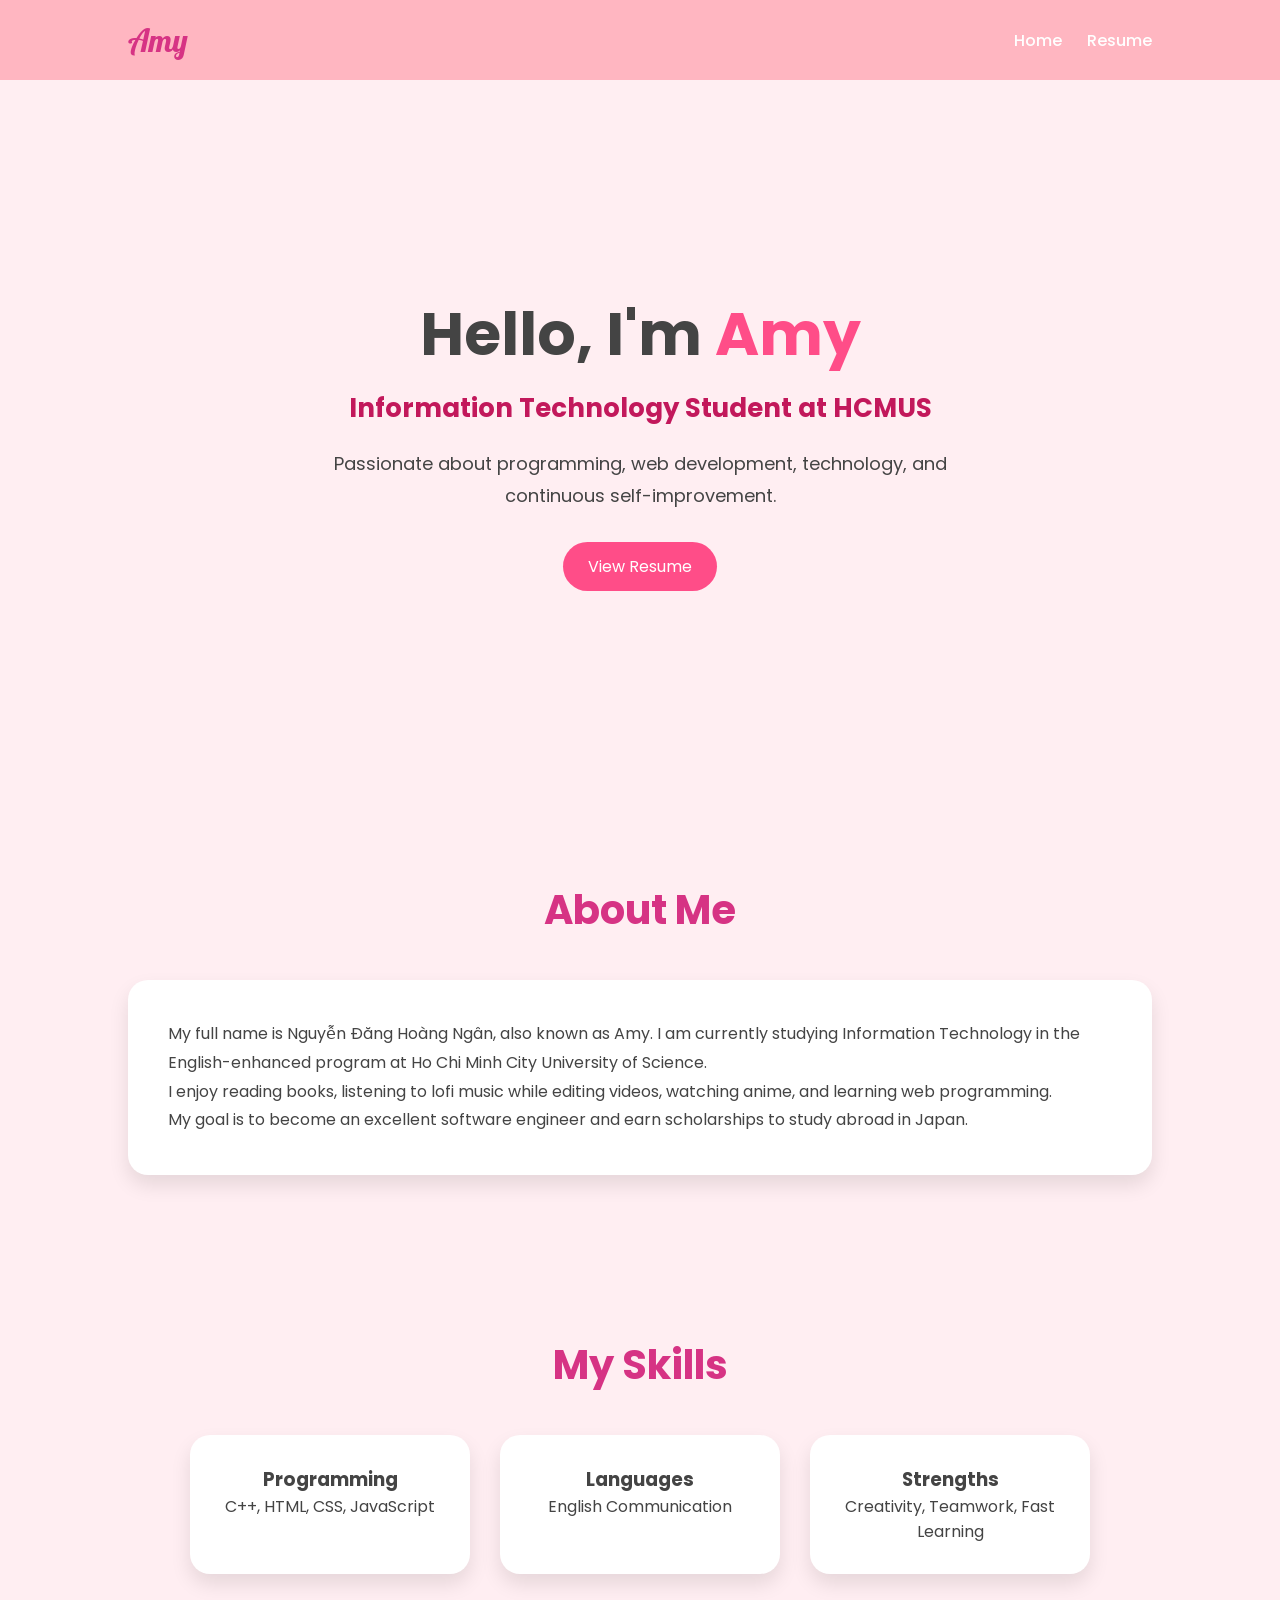
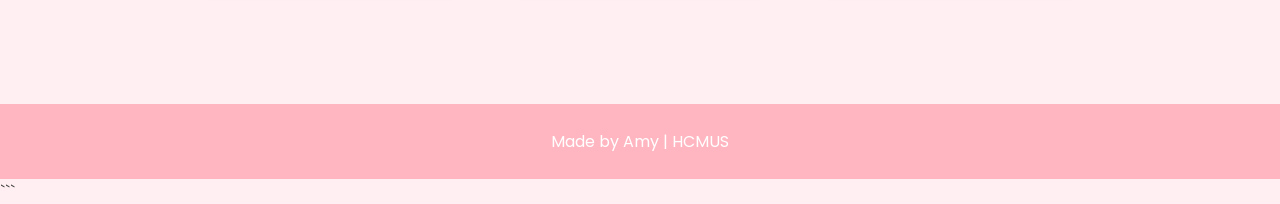
==== index.html @ e3c83d65 "Update my resume" ====
<!DOCTYPE html>
<html lang="en">

<head>

    <!-- Basic website settings -->
    <meta charset="UTF-8">
    <meta name="viewport" content="width=device-width, initial-scale=1.0">

    <!-- Website title -->
    <title>Amy Portfolio</title>

    <!-- Connect CSS file -->
    <link rel="stylesheet" href="style.css">

    <!-- Google Fonts -->
    <link href="https://fonts.googleapis.com/css2?family=Poppins:wght@300;400;500;700&family=Lobster&display=swap" rel="stylesheet">

</head>

<body>

    <!-- Navigation Bar -->
    <nav>

        <div class="logo">Amy</div>

        <ul>
            <li><a href="index.html">Home</a></li>
            <li><a href="resume.html">Resume</a></li>
        </ul>

    </nav>

    <!-- Hero Section -->
    <section class="hero">

        <!-- Introduction Text -->
        <div class="hero-text">

            <h1>Hello, I'm <span>Amy</span></h1>

            <h2>Information Technology Student at HCMUS</h2>

            <p>
                Passionate about programming, web development,
                technology, and continuous self-improvement.
            </p>

            <!-- Resume Button -->
            <div class="buttons">

                <a href="resume.html" class="btn">
                    View Resume
                </a>

            </div>

        </div>

    </section>

    <!-- About Section -->
    <section class="about">

        <h2>About Me</h2>

        <div class="about-card">

            <p>
                My full name is Nguyễn Đăng Hoàng Ngân, also known as Amy.
                I am currently studying Information Technology in the
                English-enhanced program at Ho Chi Minh City University of Science.
            </p>

            <p>
                I enjoy reading books, listening to lofi music while editing videos,
                watching anime, and learning web programming.
            </p>

            <p>
                My goal is to become an excellent software engineer and
                earn scholarships to study abroad in Japan.
            </p>

        </div>

    </section>

    <!-- Skills Section -->
    <section class="skills">

        <h2>My Skills</h2>

        <div class="skill-container">

            <div class="skill-card">

                <h3>Programming</h3>

                <p>C++, HTML, CSS, JavaScript</p>

            </div>

            <div class="skill-card">

                <h3>Languages</h3>

                <p>English Communication</p>

            </div>

            <div class="skill-card">

                <h3>Strengths</h3>

                <p>Creativity, Teamwork, Fast Learning</p>

            </div>

        </div>

    </section>

    <!-- Footer -->
    <footer>

        <p>Made by Amy | HCMUS</p>

    </footer>

</body>

</html>
```
---- style.css ----
/* Reset default browser spacing */
*{
    margin: 0;
    padding: 0;
    box-sizing: border-box;
}

/* Main body styling */
body{
    font-family: 'Poppins', sans-serif;
    background: #ffeef2;
    color: #444;
}

/* Navigation bar */
nav{
    display: flex;
    justify-content: space-between;
    align-items: center;

    padding: 20px 10%;
    background: #ffb6c1;

    position: sticky;
    top: 0;
}

/* Website logo */
.logo{
    font-size: 32px;
    font-family: 'Lobster', cursive;
    color: #d63384;
}

/* Navigation menu */
nav ul{
    display: flex;
    list-style: none;
}

/* Space between menu items */
nav ul li{
    margin-left: 25px;
}

/* Navigation links */
nav ul li a{
    text-decoration: none;
    color: white;
    font-weight: 500;
    transition: 0.3s;
}

/* Hover effect */
nav ul li a:hover{
    color: #d63384;
}

/* Hero section */
.hero{
    display: flex;
    justify-content: center;
    align-items: center;

    min-height: 80vh;

    padding: 50px 10%;
    text-align: center;
}

/* Hero text area */
.hero-text{
    max-width: 700px;
}

/* Main heading */
.hero-text h1{
    font-size: 60px;
    margin-bottom: 10px;
}

/* Highlight name */
.hero-text span{
    color: #ff4d88;
}

/* Subtitle */
.hero-text h2{
    font-size: 26px;
    margin-bottom: 20px;
    color: #c2185b;
}

/* Paragraph text */
.hero-text p{
    line-height: 1.8;
    margin-bottom: 30px;
    font-size: 18px;
}

/* Buttons container */
.buttons{
    display: flex;
    justify-content: center;
}

/* Main pink button */
.btn{
    padding: 12px 25px;

    background: #ff4d88;
    color: white;

    border-radius: 30px;

    text-decoration: none;

    transition: 0.3s;
}

/* Hover effect */
.btn:hover{
    background: #d63384;
}

/* General section styling */
section{
    padding: 80px 10%;
}

/* Section titles */
section h2{
    text-align: center;

    font-size: 40px;

    margin-bottom: 40px;

    color: #d63384;
}

/* About card */
.about-card{
    background: white;

    padding: 40px;

    border-radius: 20px;

    box-shadow: 0 10px 20px rgba(0,0,0,0.1);

    line-height: 1.8;
}

/* Skill cards container */
.skill-container{
    display: flex;

    gap: 30px;

    justify-content: center;

    flex-wrap: wrap;
}

/* Individual skill card */
.skill-card{
    background: white;

    width: 280px;

    padding: 30px;

    border-radius: 20px;

    text-align: center;

    box-shadow: 0 10px 20px rgba(0,0,0,0.1);

    transition: 0.3s;
}

/* Hover animation */
.skill-card:hover{
    transform: translateY(-10px);
}

/* Resume page header */
.resume-header{
    text-align: center;
    padding-top: 100px;
}

/* Resume title */
.resume-header h1{
    font-size: 60px;
    color: #d63384;
}

/* Resume subtitle */
.resume-header p{
    margin-top: 15px;
    font-size: 20px;
}

/* Resume grid layout */
.resume-container{
    display: grid;

    grid-template-columns: repeat(auto-fit, minmax(300px, 1fr));

    gap: 30px;
}

/* Resume information card */
.resume-card{
    background: white;

    padding: 30px;

    border-radius: 20px;

    box-shadow: 0 10px 20px rgba(0,0,0,0.1);

    transition: 0.3s;
}

/* Card hover effect */
.resume-card:hover{
    transform: scale(1.03);
}

/* Resume card title */
.resume-card h2{
    font-size: 28px;
    margin-bottom: 20px;
}

/* Resume list */
.resume-card ul{
    list-style: none;
}

/* List items */
.resume-card ul li{
    margin-bottom: 12px;
    line-height: 1.6;
}

/* Footer styling */
footer{
    margin-top: 50px;

    padding: 25px;

    background: #ffb6c1;

    text-align: center;

    color: white;
}

/* Responsive Design for mobile */
@media(max-width: 900px){

    /* Mobile navigation */
    nav{
        flex-direction: column;
        gap: 15px;
    }

    /* Smaller title */
    .hero-text h1{
        font-size: 45px;
    }

    /* Smaller subtitle */
    .hero-text h2{
        font-size: 22px;
    }

    /* Smaller section title */
    section h2{
        font-size: 32px;
    }

    /* Smaller resume title */
    .resume-header h1{
        font-size: 45px;
    }
}
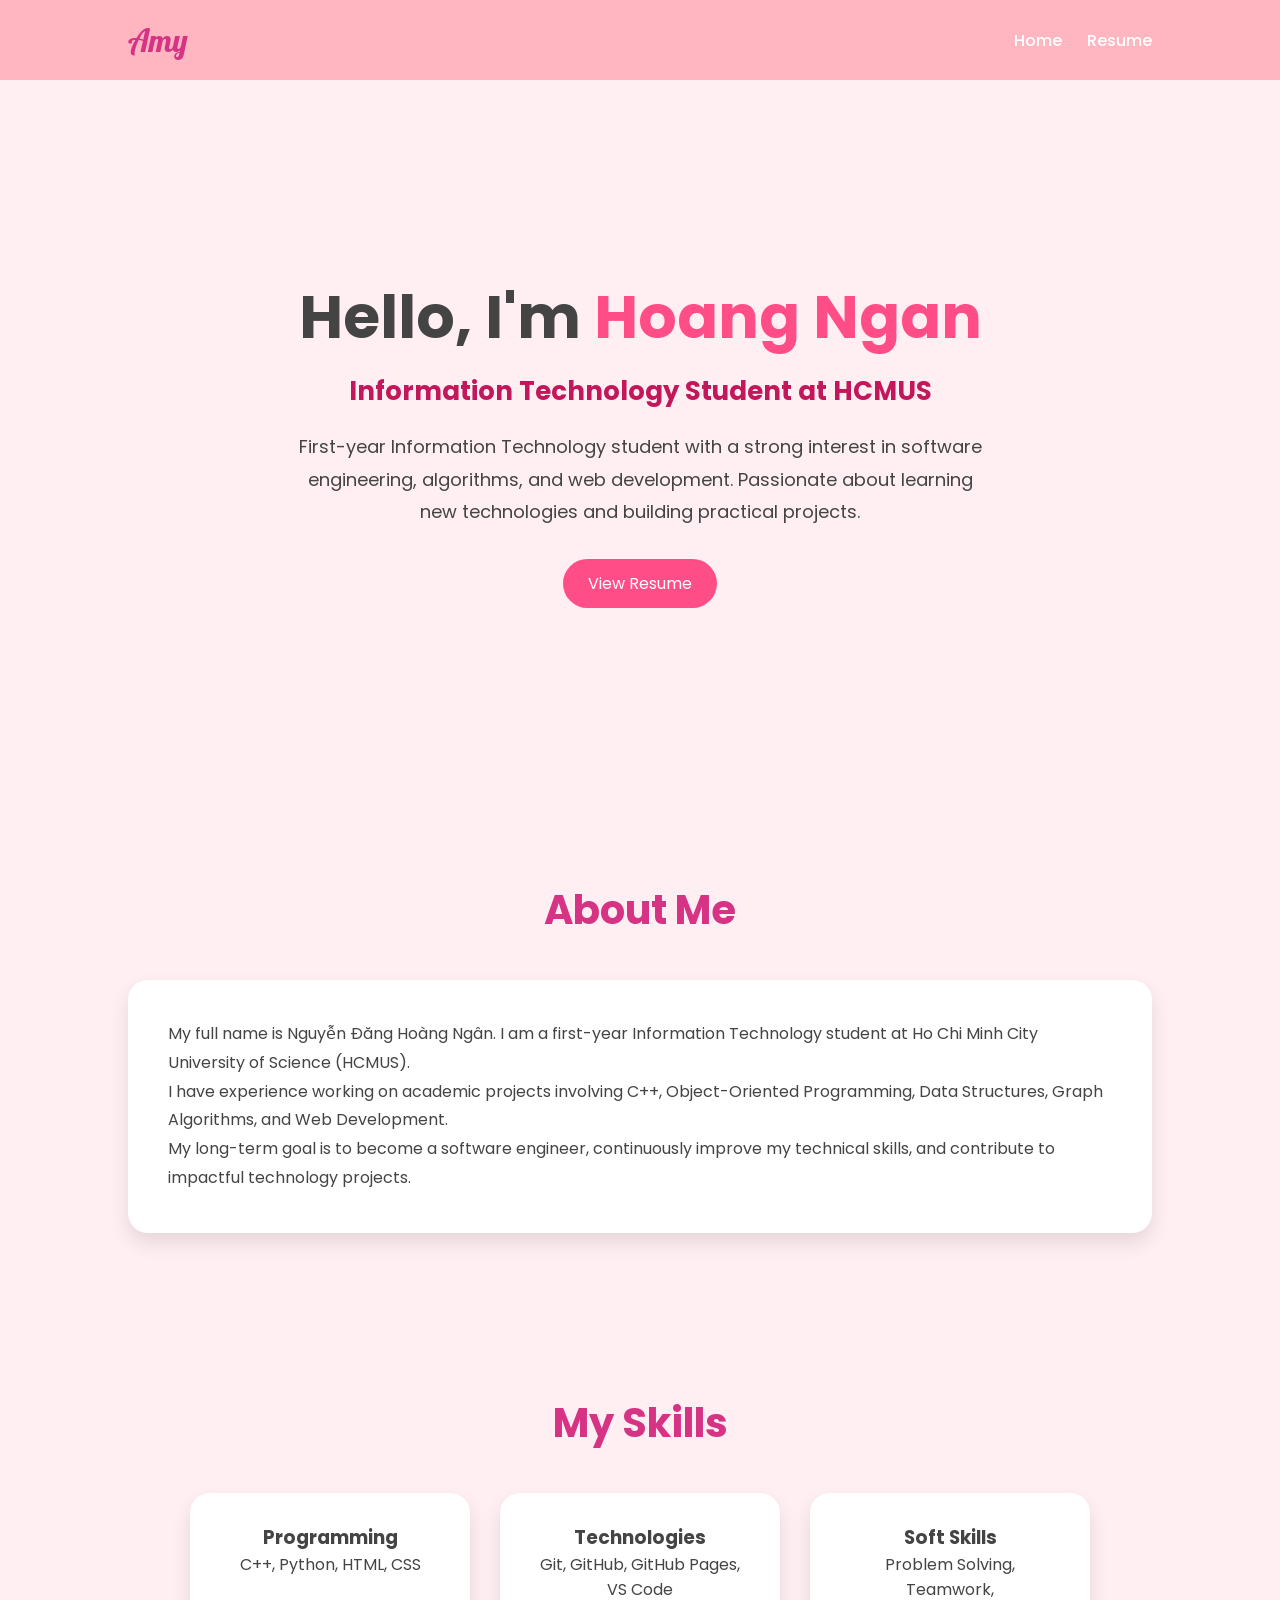
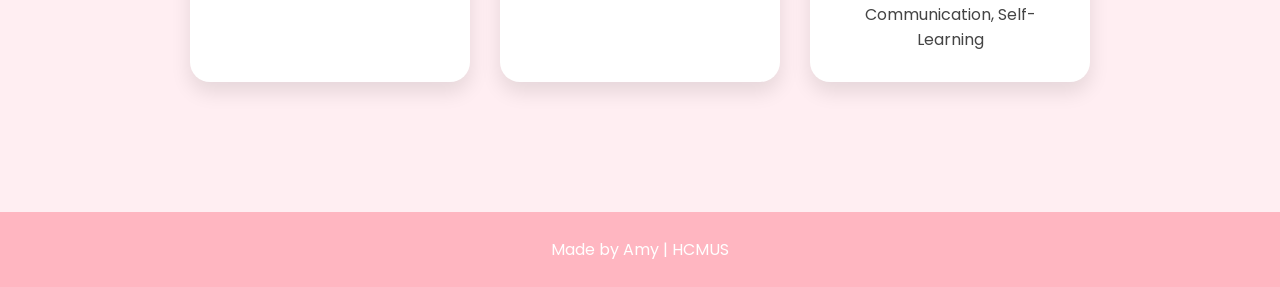
==== commit b2c792da: "Update index.html" ====
--- a/index.html
+++ b/index.html
@@ -3,24 +3,19 @@
 
 <head>
 
-    <!-- Basic website settings -->
     <meta charset="UTF-8">
     <meta name="viewport" content="width=device-width, initial-scale=1.0">
 
-    <!-- Website title -->
     <title>Amy Portfolio</title>
 
-    <!-- Connect CSS file -->
     <link rel="stylesheet" href="style.css">
 
-    <!-- Google Fonts -->
     <link href="https://fonts.googleapis.com/css2?family=Poppins:wght@300;400;500;700&family=Lobster&display=swap" rel="stylesheet">
 
 </head>
 
 <body>
 
-    <!-- Navigation Bar -->
     <nav>
 
         <div class="logo">Amy</div>
@@ -32,22 +27,20 @@
 
     </nav>
 
-    <!-- Hero Section -->
     <section class="hero">
 
-        <!-- Introduction Text -->
         <div class="hero-text">
 
-            <h1>Hello, I'm <span>Amy</span></h1>
+            <h1>Hello, I'm <span>Hoang Ngan</span></h1>
 
             <h2>Information Technology Student at HCMUS</h2>
 
             <p>
-                Passionate about programming, web development,
-                technology, and continuous self-improvement.
+                First-year Information Technology student with a strong interest
+                in software engineering, algorithms, and web development.
+                Passionate about learning new technologies and building practical projects.
             </p>
 
-            <!-- Resume Button -->
             <div class="buttons">
 
                 <a href="resume.html" class="btn">
@@ -60,7 +53,6 @@
 
     </section>
 
-    <!-- About Section -->
     <section class="about">
 
         <h2>About Me</h2>
@@ -68,26 +60,27 @@
         <div class="about-card">
 
             <p>
-                My full name is Nguyễn Đăng Hoàng Ngân, also known as Amy.
-                I am currently studying Information Technology in the
-                English-enhanced program at Ho Chi Minh City University of Science.
+                My full name is Nguyễn Đăng Hoàng Ngân.
+                I am a first-year Information Technology student at
+                Ho Chi Minh City University of Science (HCMUS).
             </p>
 
             <p>
-                I enjoy reading books, listening to lofi music while editing videos,
-                watching anime, and learning web programming.
+                I have experience working on academic projects involving
+                C++, Object-Oriented Programming, Data Structures,
+                Graph Algorithms, and Web Development.
             </p>
 
             <p>
-                My goal is to become an excellent software engineer and
-                earn scholarships to study abroad in Japan.
+                My long-term goal is to become a software engineer,
+                continuously improve my technical skills,
+                and contribute to impactful technology projects.
             </p>
 
         </div>
 
     </section>
 
-    <!-- Skills Section -->
     <section class="skills">
 
         <h2>My Skills</h2>
@@ -98,23 +91,23 @@
 
                 <h3>Programming</h3>
 
-                <p>C++, HTML, CSS, JavaScript</p>
+                <p>C++, Python, HTML, CSS</p>
 
             </div>
 
             <div class="skill-card">
 
-                <h3>Languages</h3>
+                <h3>Technologies</h3>
 
-                <p>English Communication</p>
+                <p>Git, GitHub, GitHub Pages, VS Code</p>
 
             </div>
 
             <div class="skill-card">
 
-                <h3>Strengths</h3>
+                <h3>Soft Skills</h3>
 
-                <p>Creativity, Teamwork, Fast Learning</p>
+                <p>Problem Solving, Teamwork, Communication, Self-Learning</p>
 
             </div>
 
@@ -122,7 +115,6 @@
 
     </section>
 
-    <!-- Footer -->
     <footer>
 
         <p>Made by Amy | HCMUS</p>
@@ -132,4 +124,3 @@
 </body>
 
 </html>
-```
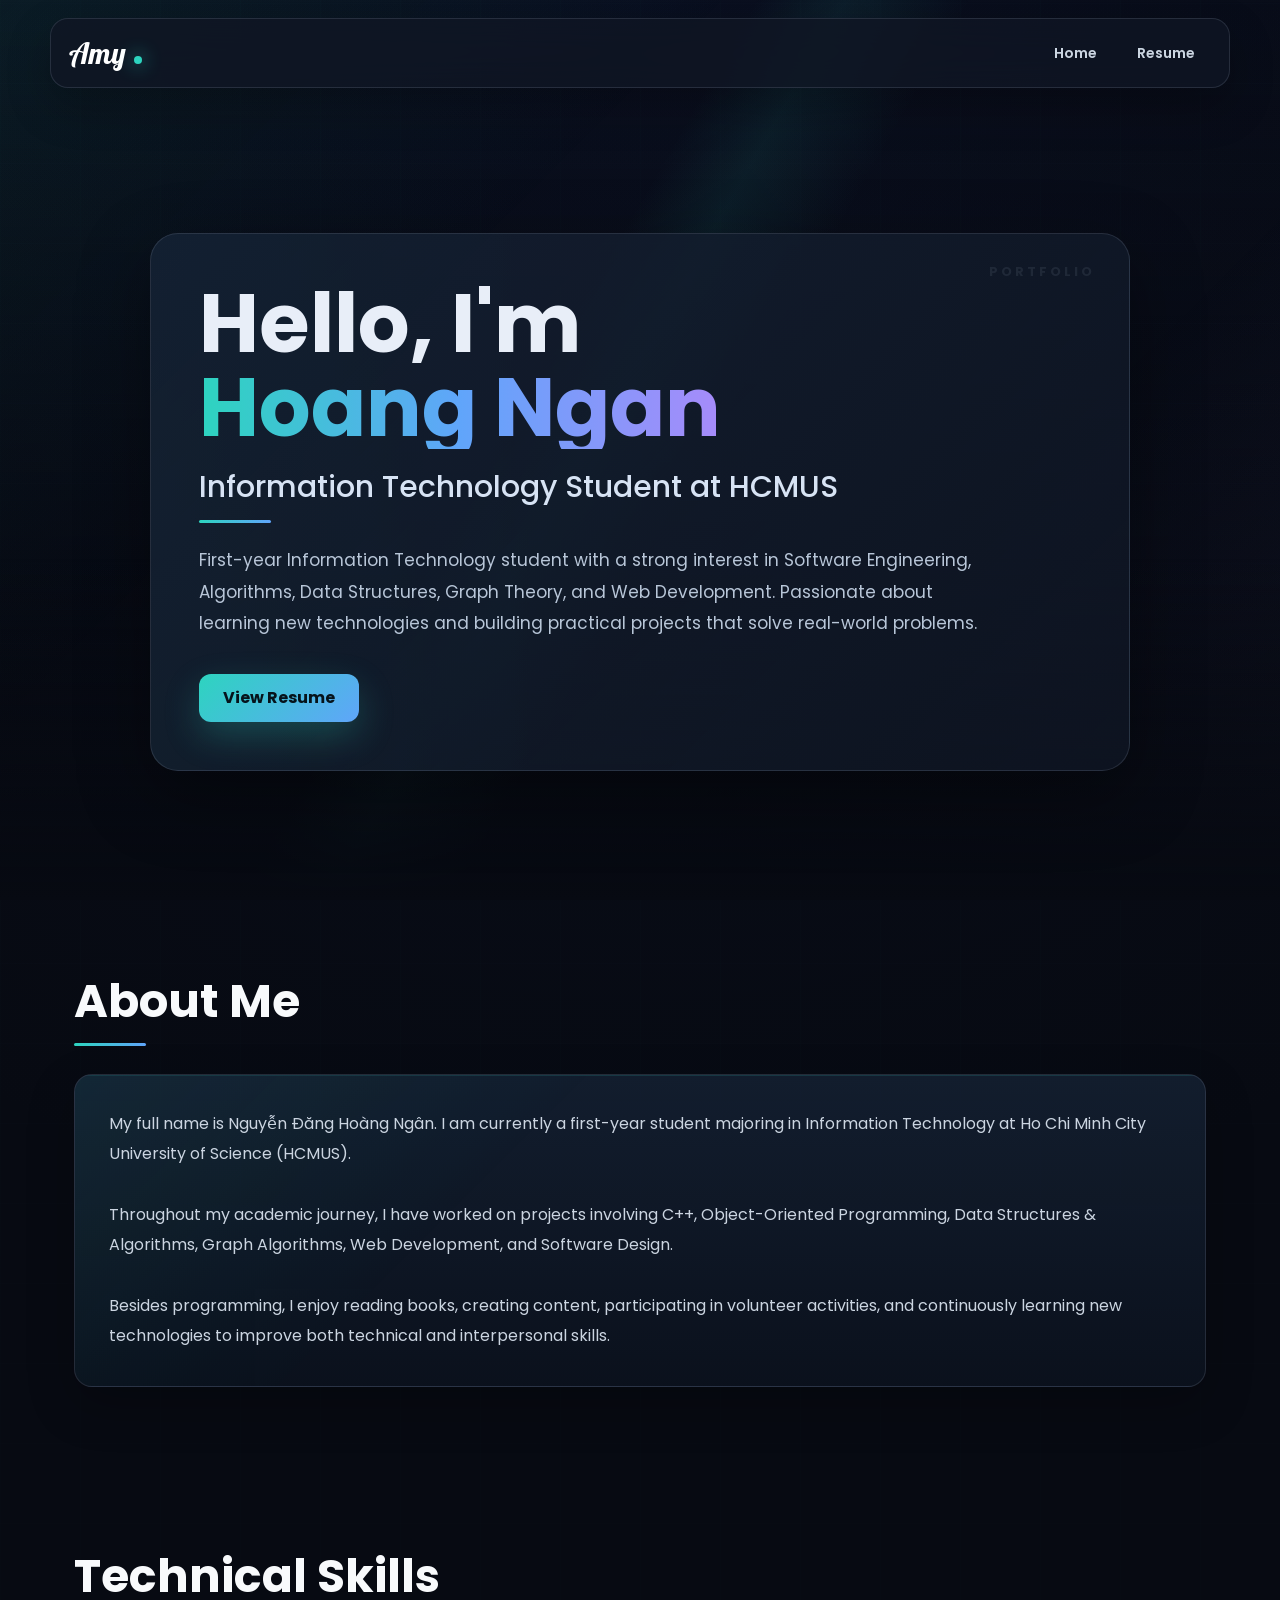
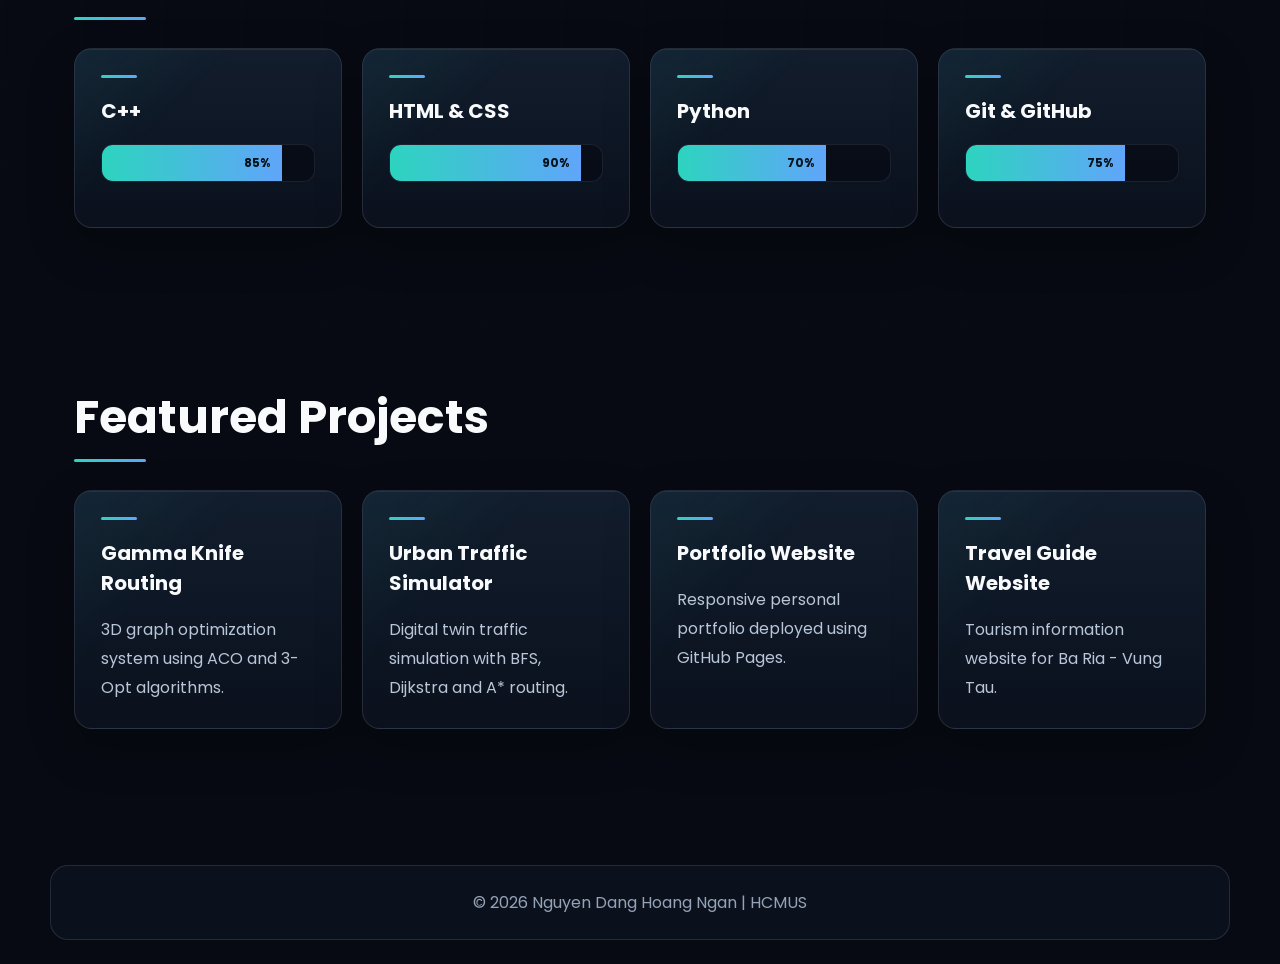
==== commit e9d394ff: "Update index, resume, style" ====
--- a/index.html
+++ b/index.html
@@ -6,15 +6,17 @@
     <meta charset="UTF-8">
     <meta name="viewport" content="width=device-width, initial-scale=1.0">
 
-    <title>Amy Portfolio</title>
+    <title>Hoang Ngan Portfolio</title>
 
     <link rel="stylesheet" href="style.css">
 
-    <link href="https://fonts.googleapis.com/css2?family=Poppins:wght@300;400;500;700&family=Lobster&display=swap" rel="stylesheet">
+    <link href="https://fonts.googleapis.com/css2?family=Poppins:wght@300;400;500;600;700&family=Lobster&display=swap" rel="stylesheet">
 
 </head>
 
 <body>
+
+    <div class="bg-animation"></div>
 
     <nav>
 
@@ -31,14 +33,21 @@
 
         <div class="hero-text">
 
-            <h1>Hello, I'm <span>Hoang Ngan</span></h1>
-
-            <h2>Information Technology Student at HCMUS</h2>
+            <h1>
+                Hello, I'm
+                <span>Hoang Ngan</span>
+            </h1>
+
+            <h2>
+                Information Technology Student at HCMUS
+            </h2>
 
             <p>
                 First-year Information Technology student with a strong interest
-                in software engineering, algorithms, and web development.
-                Passionate about learning new technologies and building practical projects.
+                in Software Engineering, Algorithms, Data Structures,
+                Graph Theory, and Web Development.
+                Passionate about learning new technologies and building
+                practical projects that solve real-world problems.
             </p>
 
             <div class="buttons">
@@ -57,24 +66,28 @@
 
         <h2>About Me</h2>
 
-        <div class="about-card">
+        <div class="about-card glass">
 
             <p>
                 My full name is Nguyễn Đăng Hoàng Ngân.
-                I am a first-year Information Technology student at
-                Ho Chi Minh City University of Science (HCMUS).
-            </p>
-
-            <p>
-                I have experience working on academic projects involving
-                C++, Object-Oriented Programming, Data Structures,
-                Graph Algorithms, and Web Development.
-            </p>
-
-            <p>
-                My long-term goal is to become a software engineer,
-                continuously improve my technical skills,
-                and contribute to impactful technology projects.
+                I am currently a first-year student majoring in
+                Information Technology at Ho Chi Minh City University of Science (HCMUS).
+            </p>
+
+            <br>
+
+            <p>
+                Throughout my academic journey, I have worked on projects involving
+                C++, Object-Oriented Programming, Data Structures & Algorithms,
+                Graph Algorithms, Web Development, and Software Design.
+            </p>
+
+            <br>
+
+            <p>
+                Besides programming, I enjoy reading books, creating content,
+                participating in volunteer activities, and continuously learning
+                new technologies to improve both technical and interpersonal skills.
             </p>
 
         </div>
@@ -83,31 +96,101 @@
 
     <section class="skills">
 
-        <h2>My Skills</h2>
+		<h2>Technical Skills</h2>
+
+		<div class="skill-container">
+
+			<div class="skill-card glass">
+
+				<h3>C++</h3>
+
+				<div class="skill-bar">
+					<div class="skill-fill cpp">85%</div>
+				</div>
+
+			</div>
+
+			<div class="skill-card glass">
+
+				<h3>HTML & CSS</h3>
+
+				<div class="skill-bar">
+					<div class="skill-fill html">90%</div>
+				</div>
+
+			</div>
+
+			<div class="skill-card glass">
+
+				<h3>Python</h3>
+
+				<div class="skill-bar">
+					<div class="skill-fill python">70%</div>
+				</div>
+
+			</div>
+
+			<div class="skill-card glass">
+
+				<h3>Git & GitHub</h3>
+
+				<div class="skill-bar">
+					<div class="skill-fill git">75%</div>
+				</div>
+
+			</div>
+
+		</div>
+
+	</section>
+
+    <section class="projects">
+
+        <h2>Featured Projects</h2>
 
         <div class="skill-container">
 
-            <div class="skill-card">
-
-                <h3>Programming</h3>
-
-                <p>C++, Python, HTML, CSS</p>
-
-            </div>
-
-            <div class="skill-card">
-
-                <h3>Technologies</h3>
-
-                <p>Git, GitHub, GitHub Pages, VS Code</p>
-
-            </div>
-
-            <div class="skill-card">
-
-                <h3>Soft Skills</h3>
-
-                <p>Problem Solving, Teamwork, Communication, Self-Learning</p>
+            <div class="skill-card glass">
+
+                <h3>Gamma Knife Routing</h3>
+
+                <p>
+                    3D graph optimization system using
+                    ACO and 3-Opt algorithms.
+                </p>
+
+            </div>
+
+            <div class="skill-card glass">
+
+                <h3>Urban Traffic Simulator</h3>
+
+                <p>
+                    Digital twin traffic simulation
+                    with BFS, Dijkstra and A* routing.
+                </p>
+
+            </div>
+
+            <div class="skill-card glass">
+
+                <h3>Portfolio Website</h3>
+
+                <p>
+                    Responsive personal portfolio
+                    deployed using GitHub Pages.
+                </p>
+
+            </div>
+
+            <div class="skill-card glass">
+
+                <h3>Travel Guide Website</h3>
+
+                <p>
+                    Tourism information website for
+                    Ba Ria - Vung Tau.
+                </p>
 
             </div>
 
@@ -117,10 +200,12 @@
 
     <footer>
 
-        <p>Made by Amy | HCMUS</p>
+        <p>
+            © 2026 Nguyen Dang Hoang Ngan | HCMUS
+        </p>
 
     </footer>
 
 </body>
 
-</html>
+</html>
--- a/style.css
+++ b/style.css
@@ -1,291 +1,633 @@
-/* Reset default browser spacing */
+/* =====================================
+   RESET
+===================================== */
+
 *{
-    margin: 0;
-    padding: 0;
-    box-sizing: border-box;
-}
-
-/* Main body styling */
+    margin:0;
+    padding:0;
+    box-sizing:border-box;
+}
+
+html{
+    scroll-behavior:smooth;
+}
+
+/* =====================================
+   BASE
+===================================== */
+
+:root{
+    --bg:#070a12;
+    --panel:#101725;
+    --panel-soft:#141f31;
+    --text:#e8eef8;
+    --muted:#94a3b8;
+    --line:rgba(148,163,184,.18);
+    --cyan:#2dd4bf;
+    --blue:#60a5fa;
+    --violet:#a78bfa;
+    --shadow:0 24px 70px rgba(0,0,0,.35);
+}
+
 body{
-    font-family: 'Poppins', sans-serif;
-    background: #ffeef2;
-    color: #444;
-}
-
-/* Navigation bar */
+    min-height:100vh;
+    font-family:'Poppins',sans-serif;
+    color:var(--text);
+    overflow-x:hidden;
+    position:relative;
+    background:
+        linear-gradient(180deg,rgba(7,10,18,.78),rgba(7,10,18,.98)),
+        repeating-linear-gradient(90deg,rgba(45,212,191,.06) 0 1px,transparent 1px 80px),
+        repeating-linear-gradient(0deg,rgba(96,165,250,.05) 0 1px,transparent 1px 80px),
+        radial-gradient(circle at 50% 0%,#172554 0,#070a12 48%);
+}
+
+body::before{
+    content:"";
+    position:fixed;
+    inset:0;
+    pointer-events:none;
+    background:
+        linear-gradient(120deg,transparent 0 42%,rgba(45,212,191,.08) 47%,transparent 54% 100%),
+        linear-gradient(180deg,transparent,rgba(7,10,18,.72));
+    z-index:-2;
+}
+
+body::after{
+    content:"";
+    position:fixed;
+    inset:auto 0 0;
+    height:38%;
+    pointer-events:none;
+    background:linear-gradient(180deg,transparent,var(--bg));
+    z-index:-1;
+}
+
+.bg-animation{
+    position:fixed;
+    inset:0;
+    z-index:-3;
+    pointer-events:none;
+    background:
+        linear-gradient(135deg,rgba(45,212,191,.08),transparent 34%),
+        linear-gradient(315deg,rgba(167,139,250,.08),transparent 32%);
+}
+
+a{
+    color:inherit;
+}
+
+/* =====================================
+   NAVBAR
+===================================== */
+
 nav{
-    display: flex;
-    justify-content: space-between;
-    align-items: center;
-
-    padding: 20px 10%;
-    background: #ffb6c1;
-
-    position: sticky;
-    top: 0;
-}
-
-/* Website logo */
+    width:min(1180px,calc(100% - 40px));
+    margin:18px auto 0;
+    padding:14px 18px;
+    display:flex;
+    justify-content:space-between;
+    align-items:center;
+    position:sticky;
+    top:16px;
+    z-index:1000;
+    background:rgba(16,23,37,.78);
+    backdrop-filter:blur(18px);
+    border:1px solid var(--line);
+    border-radius:18px;
+    box-shadow:0 18px 45px rgba(0,0,0,.24);
+}
+
 .logo{
-    font-size: 32px;
-    font-family: 'Lobster', cursive;
-    color: #d63384;
-}
-
-/* Navigation menu */
+    font-size:30px;
+    font-family:'Lobster',cursive;
+    color:#ffffff;
+    letter-spacing:0;
+}
+
+.logo::after{
+    content:"";
+    display:inline-block;
+    width:8px;
+    height:8px;
+    margin-left:8px;
+    border-radius:50%;
+    background:var(--cyan);
+    box-shadow:0 0 18px var(--cyan);
+}
+
 nav ul{
-    display: flex;
-    list-style: none;
-}
-
-/* Space between menu items */
-nav ul li{
-    margin-left: 25px;
-}
-
-/* Navigation links */
+    display:flex;
+    align-items:center;
+    gap:8px;
+    list-style:none;
+}
+
 nav ul li a{
-    text-decoration: none;
-    color: white;
-    font-weight: 500;
-    transition: 0.3s;
-}
-
-/* Hover effect */
+    display:inline-flex;
+    min-height:40px;
+    align-items:center;
+    padding:0 16px;
+    border-radius:999px;
+    text-decoration:none;
+    color:#cbd5e1;
+    font-size:14px;
+    font-weight:600;
+    transition:background .25s ease,color .25s ease,transform .25s ease;
+}
+
 nav ul li a:hover{
-    color: #d63384;
-}
-
-/* Hero section */
+    color:#ffffff;
+    background:rgba(45,212,191,.12);
+    transform:translateY(-1px);
+}
+
+/* =====================================
+   HERO
+===================================== */
+
 .hero{
-    display: flex;
-    justify-content: center;
-    align-items: center;
-
-    min-height: 80vh;
-
-    padding: 50px 10%;
-    text-align: center;
-}
-
-/* Hero text area */
+    min-height:calc(100vh - 94px);
+    display:grid;
+    place-items:center;
+    padding:96px 24px 74px;
+}
+
 .hero-text{
-    max-width: 700px;
-}
-
-/* Main heading */
+    width:min(980px,100%);
+    text-align:left;
+    padding:48px;
+    position:relative;
+    overflow:hidden;
+    border:1px solid var(--line);
+    border-radius:28px;
+    background:
+        linear-gradient(135deg,rgba(20,31,49,.92),rgba(16,23,37,.72)),
+        linear-gradient(90deg,rgba(45,212,191,.12),transparent 42%);
+    box-shadow:var(--shadow);
+}
+
+.hero-text::before{
+    content:"PORTFOLIO";
+    position:absolute;
+    top:28px;
+    right:34px;
+    color:rgba(148,163,184,.12);
+    font-size:13px;
+    font-weight:700;
+    letter-spacing:3px;
+}
+
 .hero-text h1{
-    font-size: 60px;
-    margin-bottom: 10px;
-}
-
-/* Highlight name */
+    max-width:760px;
+    font-size:clamp(44px,7vw,82px);
+    line-height:1.02;
+    margin-bottom:22px;
+}
+
 .hero-text span{
-    color: #ff4d88;
-}
-
-/* Subtitle */
+    display:block;
+    width:max-content;
+    max-width:100%;
+    color:transparent;
+    background:linear-gradient(90deg,var(--cyan),var(--blue),var(--violet));
+    -webkit-background-clip:text;
+    background-clip:text;
+}
+
 .hero-text h2{
-    font-size: 26px;
-    margin-bottom: 20px;
-    color: #c2185b;
-}
-
-/* Paragraph text */
+    max-width:780px;
+    color:#d7e3f4;
+    margin-bottom:22px;
+    font-size:clamp(20px,2.4vw,30px);
+    font-weight:500;
+}
+
 .hero-text p{
-    line-height: 1.8;
-    margin-bottom: 30px;
-    font-size: 18px;
-}
-
-/* Buttons container */
+    max-width:790px;
+    font-size:17px;
+    line-height:1.85;
+    color:#b8c6d8;
+    margin-bottom:34px;
+}
+
+/* =====================================
+   BUTTON
+===================================== */
+
 .buttons{
-    display: flex;
-    justify-content: center;
-}
-
-/* Main pink button */
+    display:flex;
+    align-items:center;
+    gap:14px;
+}
+
 .btn{
-    padding: 12px 25px;
-
-    background: #ff4d88;
-    color: white;
-
-    border-radius: 30px;
-
-    text-decoration: none;
-
-    transition: 0.3s;
-}
-
-/* Hover effect */
+    display:inline-flex;
+    min-height:48px;
+    align-items:center;
+    justify-content:center;
+    padding:0 24px;
+    border-radius:12px;
+    text-decoration:none;
+    color:#06131b;
+    font-weight:700;
+    background:linear-gradient(135deg,var(--cyan),var(--blue));
+    box-shadow:0 14px 36px rgba(45,212,191,.24);
+    transition:transform .25s ease,box-shadow .25s ease,filter .25s ease;
+}
+
 .btn:hover{
-    background: #d63384;
-}
-
-/* General section styling */
+    transform:translateY(-3px);
+    box-shadow:0 20px 44px rgba(96,165,250,.28);
+    filter:saturate(1.12);
+}
+
+/* =====================================
+   SECTION
+===================================== */
+
 section{
-    padding: 80px 10%;
-}
-
-/* Section titles */
+    width:min(1180px,100%);
+    margin:0 auto;
+    padding:82px 24px;
+}
+
 section h2{
-    text-align: center;
-
-    font-size: 40px;
-
-    margin-bottom: 40px;
-
-    color: #d63384;
-}
-
-/* About card */
+    text-align:left;
+    font-size:clamp(30px,4vw,46px);
+    line-height:1.1;
+    margin-bottom:28px;
+    color:#f8fafc;
+}
+
+section h2::after{
+    content:"";
+    display:block;
+    width:72px;
+    height:3px;
+    margin-top:16px;
+    border-radius:999px;
+    background:linear-gradient(90deg,var(--cyan),var(--blue));
+}
+
+/* =====================================
+   PANEL STYLE
+===================================== */
+
+.glass,
+.about-card,
+.skill-card,
+.resume-card{
+    background:linear-gradient(180deg,rgba(20,31,49,.9),rgba(12,18,30,.88));
+    border:1px solid var(--line);
+    box-shadow:0 18px 48px rgba(0,0,0,.24);
+}
+
+.about-card,
+.skill-card,
+.resume-card{
+    position:relative;
+    overflow:hidden;
+}
+
+.about-card::before,
+.skill-card::before,
+.resume-card::before{
+    content:"";
+    position:absolute;
+    inset:0;
+    pointer-events:none;
+    border-top:1px solid rgba(45,212,191,.22);
+    background:linear-gradient(135deg,rgba(45,212,191,.09),transparent 38%);
+    opacity:.7;
+}
+
+/* =====================================
+   ABOUT
+===================================== */
+
 .about-card{
-    background: white;
-
-    padding: 40px;
-
-    border-radius: 20px;
-
-    box-shadow: 0 10px 20px rgba(0,0,0,0.1);
-
-    line-height: 1.8;
-}
-
-/* Skill cards container */
+    padding:34px;
+    border-radius:18px;
+    line-height:1.9;
+    color:#cbd5e1;
+}
+
+.about-card p{
+    position:relative;
+    z-index:1;
+}
+
+/* =====================================
+   SKILLS AND PROJECTS
+===================================== */
+
 .skill-container{
-    display: flex;
-
-    gap: 30px;
-
-    justify-content: center;
-
-    flex-wrap: wrap;
-}
-
-/* Individual skill card */
+    display:grid;
+    grid-template-columns:repeat(4,minmax(0,1fr));
+    gap:20px;
+}
+
 .skill-card{
-    background: white;
-
-    width: 280px;
-
-    padding: 30px;
-
-    border-radius: 20px;
-
-    text-align: center;
-
-    box-shadow: 0 10px 20px rgba(0,0,0,0.1);
-
-    transition: 0.3s;
-}
-
-/* Hover animation */
+    min-height:180px;
+    padding:26px;
+    border-radius:18px;
+    transition:transform .25s ease,border-color .25s ease,box-shadow .25s ease;
+}
+
+.projects .skill-card{
+    min-height:210px;
+}
+
 .skill-card:hover{
-    transform: translateY(-10px);
-}
-
-/* Resume page header */
+    transform:translateY(-6px);
+    border-color:rgba(45,212,191,.42);
+    box-shadow:0 28px 70px rgba(0,0,0,.32);
+}
+
+.skill-card h3{
+    position:relative;
+    z-index:1;
+    color:#f8fafc;
+    margin-bottom:18px;
+    font-size:20px;
+}
+
+.skill-card p{
+    position:relative;
+    z-index:1;
+    line-height:1.8;
+    color:#b8c6d8;
+}
+
+.skill-card h3::before{
+    content:"";
+    display:block;
+    width:36px;
+    height:3px;
+    margin-bottom:18px;
+    border-radius:999px;
+    background:linear-gradient(90deg,var(--cyan),var(--blue));
+}
+
+/* =====================================
+   SKILL BAR
+===================================== */
+
+.skill-bar{
+    position:relative;
+    z-index:1;
+    width:100%;
+    height:38px;
+    background:rgba(7,10,18,.68);
+    border:1px solid rgba(148,163,184,.14);
+    border-radius:12px;
+    overflow:hidden;
+    margin-top:18px;
+}
+
+.skill-fill{
+    height:100%;
+    display:flex;
+    align-items:center;
+    justify-content:flex-end;
+    padding-right:12px;
+    font-size:12px;
+    font-weight:700;
+    color:#06131b;
+    background:linear-gradient(90deg,var(--cyan),var(--blue));
+    animation:fillSkill 1.1s ease both;
+}
+
+.cpp{width:85%;}
+.html{width:90%;}
+.python{width:70%;}
+.git{width:75%;}
+
+@keyframes fillSkill{
+    from{
+        width:0;
+    }
+}
+
+/* =====================================
+   RESUME
+===================================== */
+
 .resume-header{
-    text-align: center;
-    padding-top: 100px;
-}
-
-/* Resume title */
+    text-align:left;
+    padding-top:112px;
+    padding-bottom:36px;
+}
+
 .resume-header h1{
-    font-size: 60px;
-    color: #d63384;
-}
-
-/* Resume subtitle */
+    font-size:clamp(46px,7vw,76px);
+    line-height:1;
+    color:transparent;
+    background:linear-gradient(90deg,var(--cyan),var(--blue),var(--violet));
+    -webkit-background-clip:text;
+    background-clip:text;
+}
+
 .resume-header p{
-    margin-top: 15px;
-    font-size: 20px;
-}
-
-/* Resume grid layout */
+    max-width:720px;
+    margin-top:20px;
+    color:#cbd5e1;
+    font-size:18px;
+    line-height:1.7;
+}
+
 .resume-container{
-    display: grid;
-
-    grid-template-columns: repeat(auto-fit, minmax(300px, 1fr));
-
-    gap: 30px;
-}
-
-/* Resume information card */
+    display:grid;
+    grid-template-columns:repeat(3,minmax(0,1fr));
+    gap:20px;
+    padding-top:28px;
+}
+
 .resume-card{
-    background: white;
-
-    padding: 30px;
-
-    border-radius: 20px;
-
-    box-shadow: 0 10px 20px rgba(0,0,0,0.1);
-
-    transition: 0.3s;
-}
-
-/* Card hover effect */
+    padding:28px;
+    border-radius:18px;
+    transition:transform .25s ease,border-color .25s ease,box-shadow .25s ease;
+}
+
 .resume-card:hover{
-    transform: scale(1.03);
-}
-
-/* Resume card title */
+    transform:translateY(-5px);
+    border-color:rgba(96,165,250,.4);
+    box-shadow:0 28px 70px rgba(0,0,0,.32);
+}
+
 .resume-card h2{
-    font-size: 28px;
-    margin-bottom: 20px;
-}
-
-/* Resume list */
+    position:relative;
+    z-index:1;
+    text-align:left;
+    color:#f8fafc;
+    margin-bottom:18px;
+    font-size:21px;
+}
+
+.resume-card h2::after{
+    content:"";
+    display:block;
+    width:42px;
+    height:3px;
+    margin-top:12px;
+    border-radius:999px;
+    background:linear-gradient(90deg,var(--cyan),var(--blue));
+}
+
 .resume-card ul{
-    list-style: none;
-}
-
-/* List items */
-.resume-card ul li{
-    margin-bottom: 12px;
-    line-height: 1.6;
-}
-
-/* Footer styling */
+    position:relative;
+    z-index:1;
+    list-style:none;
+}
+
+.resume-card li{
+    margin-bottom:12px;
+    padding-left:18px;
+    position:relative;
+    line-height:1.75;
+    color:#cbd5e1;
+}
+
+.resume-card li::before{
+    content:"";
+    position:absolute;
+    left:0;
+    top:.78em;
+    width:6px;
+    height:6px;
+    border-radius:50%;
+    background:var(--cyan);
+}
+
+.resume-card p{
+    position:relative;
+    z-index:1;
+    line-height:1.85;
+    color:#cbd5e1;
+}
+
+/* =====================================
+   FOOTER
+===================================== */
+
 footer{
-    margin-top: 50px;
-
-    padding: 25px;
-
-    background: #ffb6c1;
-
-    text-align: center;
-
-    color: white;
-}
-
-/* Responsive Design for mobile */
-@media(max-width: 900px){
-
-    /* Mobile navigation */
+    width:min(1180px,calc(100% - 40px));
+    margin:54px auto 24px;
+    padding:24px;
+    text-align:center;
+    color:#94a3b8;
+    border:1px solid var(--line);
+    border-radius:18px;
+    background:rgba(16,23,37,.62);
+}
+
+/* =====================================
+   SCROLLBAR
+===================================== */
+
+::-webkit-scrollbar{
+    width:10px;
+}
+
+::-webkit-scrollbar-track{
+    background:#070a12;
+}
+
+::-webkit-scrollbar-thumb{
+    background:linear-gradient(180deg,var(--cyan),var(--blue));
+    border-radius:20px;
+}
+
+/* =====================================
+   RESPONSIVE
+===================================== */
+
+@media(max-width:1040px){
+    .skill-container,
+    .resume-container{
+        grid-template-columns:repeat(2,minmax(0,1fr));
+    }
+}
+
+@media(max-width:760px){
     nav{
-        flex-direction: column;
-        gap: 15px;
-    }
-
-    /* Smaller title */
-    .hero-text h1{
-        font-size: 45px;
-    }
-
-    /* Smaller subtitle */
-    .hero-text h2{
-        font-size: 22px;
-    }
-
-    /* Smaller section title */
-    section h2{
-        font-size: 32px;
-    }
-
-    /* Smaller resume title */
-    .resume-header h1{
-        font-size: 45px;
-    }
-}
+        width:calc(100% - 28px);
+        top:10px;
+        margin-top:10px;
+        padding:12px;
+        border-radius:16px;
+    }
+
+    .logo{
+        font-size:26px;
+    }
+
+    nav ul li a{
+        min-height:36px;
+        padding:0 12px;
+        font-size:13px;
+    }
+
+    .hero{
+        min-height:auto;
+        padding:64px 16px 40px;
+    }
+
+    .hero-text{
+        padding:32px 22px;
+        border-radius:22px;
+    }
+
+    .hero-text::before{
+        position:static;
+        display:block;
+        margin-bottom:22px;
+    }
+
+    section{
+        padding:56px 16px;
+    }
+
+    .skill-container,
+    .resume-container{
+        grid-template-columns:1fr;
+    }
+
+    .about-card,
+    .skill-card,
+    .resume-card{
+        border-radius:16px;
+    }
+}
+
+@media(max-width:460px){
+    nav{
+        align-items:flex-start;
+        gap:10px;
+    }
+
+    nav ul{
+        width:100%;
+    }
+
+    nav ul li,
+    nav ul li a{
+        flex:1;
+    }
+
+    nav ul li a{
+        justify-content:center;
+    }
+
+    .hero-text p,
+    .resume-header p{
+        font-size:16px;
+    }
+
+    .about-card,
+    .skill-card,
+    .resume-card{
+        padding:22px;
+    }
+}
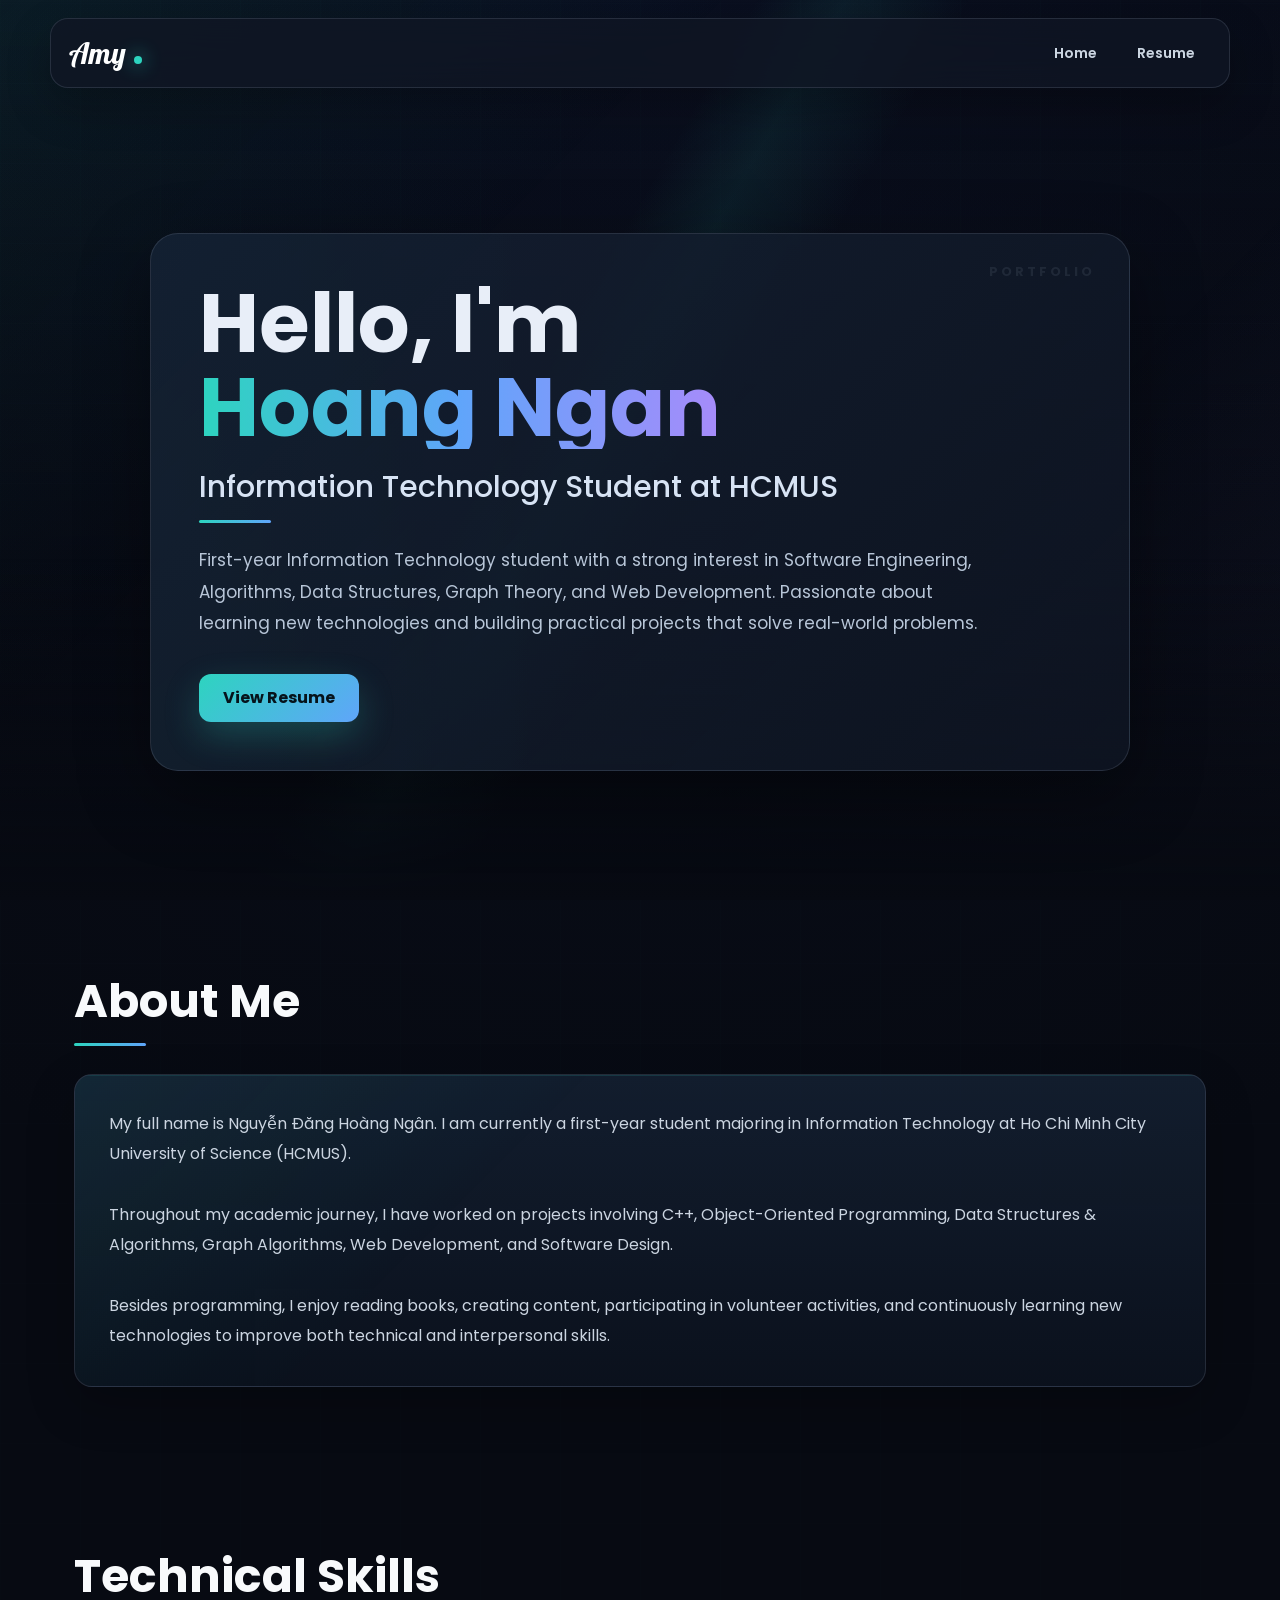
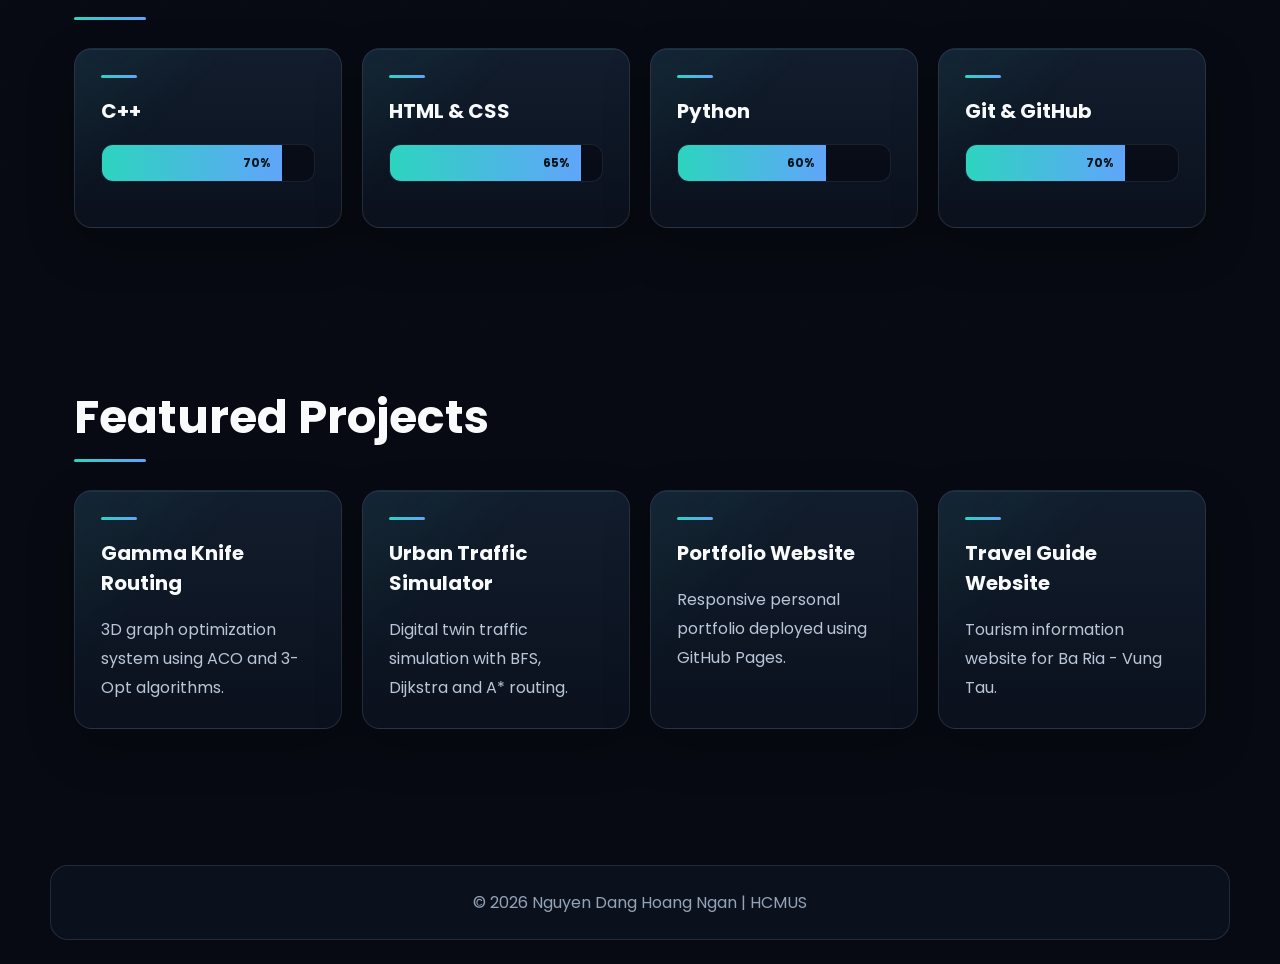
==== commit 399d5014: "Update index.html" ====
--- a/index.html
+++ b/index.html
@@ -105,7 +105,7 @@
 				<h3>C++</h3>
 
 				<div class="skill-bar">
-					<div class="skill-fill cpp">85%</div>
+					<div class="skill-fill cpp">70%</div>
 				</div>
 
 			</div>
@@ -115,7 +115,7 @@
 				<h3>HTML & CSS</h3>
 
 				<div class="skill-bar">
-					<div class="skill-fill html">90%</div>
+					<div class="skill-fill html">65%</div>
 				</div>
 
 			</div>
@@ -125,7 +125,7 @@
 				<h3>Python</h3>
 
 				<div class="skill-bar">
-					<div class="skill-fill python">70%</div>
+					<div class="skill-fill python">60%</div>
 				</div>
 
 			</div>
@@ -135,7 +135,7 @@
 				<h3>Git & GitHub</h3>
 
 				<div class="skill-bar">
-					<div class="skill-fill git">75%</div>
+					<div class="skill-fill git">70%</div>
 				</div>
 
 			</div>
@@ -208,4 +208,4 @@
 
 </body>
 
-</html>+</html>
